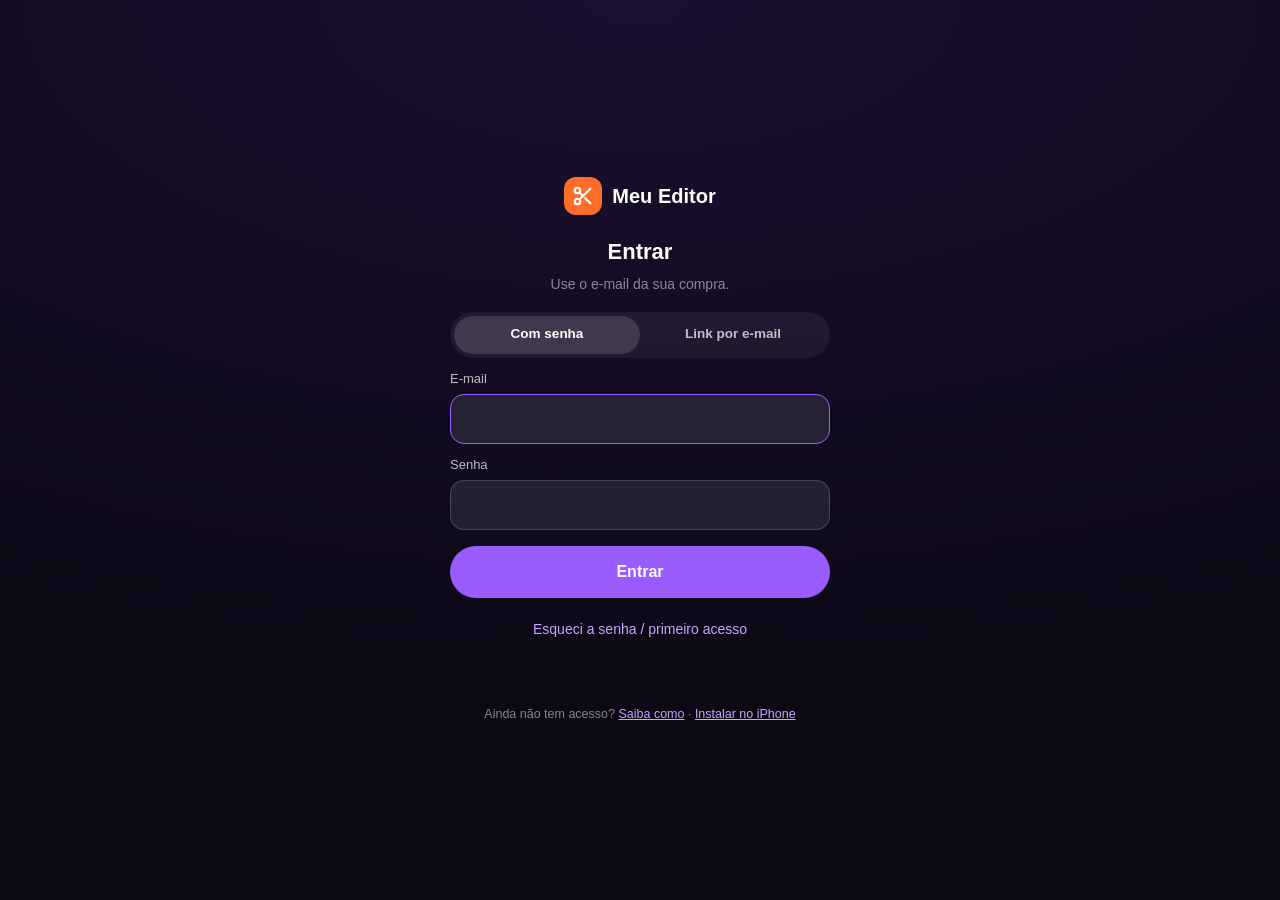
==== index.html @ 3122d2ad "v28: taxa de bits na exportação (Leve, Normal, Máxima) com estimativa do tamanho Co-Authored-By: Cla" ====
<!doctype html>
<html lang="pt-BR">
<head>
<meta charset="utf-8">
<meta name="viewport" content="width=device-width, initial-scale=1, maximum-scale=1, user-scalable=no, viewport-fit=cover">
<meta name="apple-mobile-web-app-capable" content="yes">
<meta name="mobile-web-app-capable" content="yes">
<meta name="apple-mobile-web-app-status-bar-style" content="black-translucent">
<meta name="apple-mobile-web-app-title" content="Meu Editor">
<meta name="theme-color" content="#0c0814">
<meta name="description" content="Editor de vídeo vertical para Reels e anúncios, com edição automática por IA.">
<link rel="manifest" href="manifest.webmanifest">
<link rel="apple-touch-icon" href="icons/icon-180.png">
<link rel="icon" href="icons/icon.svg" type="image/svg+xml">
<link rel="preconnect" href="https://fonts.googleapis.com">
<link rel="preconnect" href="https://fonts.gstatic.com" crossorigin>
<link href="https://fonts.googleapis.com/css2?family=Inter:wght@400;500;600;700&family=Montserrat:wght@400;600;700;800&family=Poppins:wght@400;500;600;700;800&family=Anton&family=Great+Vibes&family=Instrument+Serif:ital@0;1&display=swap" rel="stylesheet">
<link rel="stylesheet" href="styles.css?v=28">
<title>Meu Editor</title>
</head>
<body>
<div id="app">
  <header id="top">
    <div class="brand">
      <span class="brand-mark" aria-hidden="true"><svg viewBox="0 0 24 24" fill="none" stroke="currentColor" stroke-width="2.4" stroke-linecap="round" stroke-linejoin="round"><circle cx="6" cy="6" r="3"/><circle cx="6" cy="18" r="3"/><path d="M20 4 8.12 15.88M14.47 14.48 20 20M8.12 8.12 12 12"/></svg></span>
      <span class="brand-txt"><span class="brand-name">Meu Editor</span><span class="brand-ver"></span></span>
    </div>
    <div class="top-acts">
      <button id="btn-undo" class="icon" aria-label="Desfazer"></button>
      <button id="btn-redo" class="icon" aria-label="Refazer"></button>
      <button id="btn-ia" class="ia-btn" aria-label="Editar com IA"></button>
      <button id="btn-galeria" class="icon" aria-label="Projetos"></button>
      <button id="btn-config" class="icon" aria-label="Configurações"></button>
      <button id="btn-new" class="icon" aria-label="Novo projeto"></button>
      <button id="btn-export" class="primary">Exportar</button>
    </div>
  </header>

  <section id="stage">
    <canvas id="preview" width="540" height="960"></canvas>
    <div id="empty">
      <div class="empty-card">
        <span class="empty-ic" aria-hidden="true"><svg viewBox="0 0 24 24" fill="none" stroke="currentColor" stroke-width="2" stroke-linecap="round" stroke-linejoin="round"><rect x="2" y="6" width="14" height="12" rx="2"/><path d="m22 8-6 4 6 4z"/></svg></span>
        <h2>Comece um projeto</h2>
        <p>Escolha um ou mais vídeos da galeria. Os vídeos ficam no seu aparelho.</p>
        <button id="btn-add-first" class="big">Adicionar vídeo</button>
      </div>
    </div>
  </section>

  <div id="transport">
    <span id="time">00:00.0 / 00:00.0</span>
    <button id="btn-play" class="play" aria-label="Reproduzir"></button>
    <div class="tright"><button id="btn-kf" class="icon" aria-label="Keyframes do item selecionado" title="Keyframes"></button><button id="btn-fs" class="icon" aria-label="Assistir em tela cheia" title="Tela cheia"></button></div>
  </div>

  <section id="timeline">
    <div id="tl-scroll">
      <div id="tl-inner">
        <div id="ruler"></div>
        <div id="track-layer" class="track layer"></div>
        <div id="track-video" class="track"></div>
        <div id="track-orig" class="track audio"></div>
        <div id="track-audio" class="track audio"></div>
        <div id="track-caps" class="track small"></div>
      </div>
    </div>
    <div id="playhead"></div>
  </section>

  <nav id="toolbar"></nav>
</div>

<div id="sheet" aria-hidden="true">
  <div class="grab"></div>
  <div class="sheet-head"><h3 id="sheet-title"></h3><button id="sheet-close" class="icon" aria-label="Fechar"></button></div>
  <div id="sheet-body"></div>
</div>

<div id="fs" hidden>
  <div id="fs-stage"></div>
  <div class="fs-top"><span class="fs-title">Prévia</span><button id="fs-close" class="icon" aria-label="Sair da tela cheia"></button></div>
  <div class="fs-bottom">
    <div id="fs-bar" role="slider" aria-label="Posição do vídeo"><div class="fs-track"><div id="fs-fill"></div></div><div id="fs-knob"></div></div>
    <div class="fs-ctrls">
      <span id="fs-cur" class="fs-t">00:00.0</span>
      <div class="fs-mid">
        <button id="fs-back" class="icon" aria-label="Voltar 5 segundos"></button>
        <button id="fs-play" class="play" aria-label="Reproduzir"></button>
        <button id="fs-fwd" class="icon" aria-label="Avançar 5 segundos"></button>
      </div>
      <span id="fs-tot" class="fs-t r">00:00.0</span>
    </div>
  </div>
</div>

<div id="toast"></div>
<div id="vpool"></div>

<input type="file" id="file-video" accept="video/*" multiple hidden>
<input type="file" id="file-layer" accept="image/*,video/*" multiple hidden>
<input type="file" id="file-audio" accept="video/*,audio/*" hidden>
<script type="module" src="app.js?v=28"></script>
</body>
</html>
---- styles.css ----
/* =====================================================================
   Meu Editor — no design system do Plassô
   Escuro, vidro, pílulas grandes e brilho roxo (logo laranja).
   Mobile-first (iPhone), cresce até o computador.
   ===================================================================== */
:root {
  --font: "Helvetica Neue", Helvetica, Inter, Arial, sans-serif;

  --ink: #ffffff;
  --ink-2: rgba(255, 255, 255, .72);
  --ink-3: rgba(255, 255, 255, .5);
  --ink-4: rgba(255, 255, 255, .32);
  --glass: rgba(255, 255, 255, .055);
  --glass-2: rgba(255, 255, 255, .09);
  --glass-3: rgba(255, 255, 255, .14);
  --line: rgba(255, 255, 255, .09);
  --line-2: rgba(255, 255, 255, .16);
  --danger: #ff5a6e;

  --accent: #9b5cff;
  --accent-2: #c9a6ff;
  --bg0: #0c0814;
  --bg1: #1a1030;
  --glow: rgba(139, 80, 255, .45);
  --glow-2: rgba(52, 30, 92, .9);
  --logo: #ff6d29;

  --r-lg: 28px;
  --r: 22px;
  --r-sm: 16px;
  --r-xs: 12px;

  /* cores das trilhas */
  --t-layer: rgba(88, 110, 255, .42);
  --t-orig: rgba(255, 150, 70, .2);
  --t-audio: rgba(43, 240, 180, .16);
  --t-cap: rgba(255, 120, 175, .24);

  /* compatibilidade com estilos em linha do app */
  --panel: #140e22;
  --panel2: rgba(255, 255, 255, .09);
  --text: #fff;
  --muted: rgba(255, 255, 255, .5);
  --accent2: #ffd84d;
  color-scheme: dark;
}

* { box-sizing: border-box; -webkit-tap-highlight-color: transparent; }
html, body {
  margin: 0; height: 100%; background: var(--bg0); color: var(--ink);
  font-family: var(--font); font-size: 15px; line-height: 1.4;
  -webkit-font-smoothing: antialiased;
  overscroll-behavior: none; -webkit-user-select: none; user-select: none;
  -webkit-text-size-adjust: 100%;
}
/* brilho fixo do Plassô */
body::before {
  content: ""; position: fixed; inset: 0; z-index: -1; pointer-events: none;
  background:
    radial-gradient(120% 50% at 50% -14%, var(--glow) 0%, transparent 62%),
    radial-gradient(70% 40% at 108% 108%, var(--glow-2) 0%, transparent 70%),
    linear-gradient(180deg, var(--bg1) 0%, var(--bg0) 55%);
}
textarea, input { -webkit-user-select: text; user-select: text; }
button { font: inherit; color: inherit; background: none; border: 0; cursor: pointer; padding: 0; }
button:disabled { cursor: default; }
svg { display: block; }
::selection { background: var(--accent); color: #fff; }

#app { display: flex; flex-direction: column; height: 100dvh; padding-top: env(safe-area-inset-top); }

/* ---------- topo ---------- */
#top { display: flex; align-items: center; gap: 10px; padding: 10px 14px 8px; }
.brand { flex: 1; min-width: 0; display: flex; align-items: center; gap: 10px; }
.brand-mark { width: 38px; height: 38px; border-radius: 12px; background: var(--logo); color: #fff; display: grid; place-items: center; flex: 0 0 auto; box-shadow: 0 6px 18px rgba(255, 109, 41, .35); }
.brand-mark svg { width: 19px; height: 19px; }
.brand-txt { display: flex; flex-direction: column; min-width: 0; line-height: 1.1; }
.brand-name { font-weight: 600; font-size: 16px; letter-spacing: -.01em; white-space: nowrap; }
.brand-ver { font-size: 10px; letter-spacing: .14em; text-transform: uppercase; color: var(--ink-3); margin-top: 3px; }
.top-acts { display: flex; align-items: center; gap: 6px; }
.icon { width: 40px; height: 40px; border-radius: 50%; display: grid; place-items: center; background: var(--glass-2); border: 1px solid var(--line); color: var(--ink); transition: background .15s, opacity .15s; }
.icon:active { background: var(--glass-3); }
.icon:disabled { opacity: .3; }
.icon svg { width: 18px; height: 18px; }
.primary { background: var(--accent); color: #fff; font-weight: 600; height: 40px; padding: 0 18px; border-radius: 999px; box-shadow: 0 6px 20px rgba(155, 92, 255, .35); margin-left: 2px; }
.primary:disabled { opacity: .35; box-shadow: none; }
.primary:active { background: #8746f5; }

/* ---------- prévia ---------- */
#stage { flex: 1; min-height: 0; position: relative; display: flex; align-items: center; justify-content: center; padding: 6px 16px; }
#preview { touch-action: none; max-width: 100%; max-height: 100%; border-radius: 18px; background: #000; display: block; box-shadow: 0 0 0 1px var(--line), 0 24px 60px rgba(0, 0, 0, .55); }
#empty { position: absolute; inset: 0; display: flex; align-items: center; justify-content: center; padding: 16px; }
#empty.hide { display: none; }
.empty-card { width: 100%; max-width: 360px; text-align: center; padding: 32px 24px 26px; border-radius: var(--r-lg); background: var(--glass); border: 1px solid var(--line); backdrop-filter: blur(20px); -webkit-backdrop-filter: blur(20px); }
.empty-ic { width: 64px; height: 64px; margin: 0 auto 16px; border-radius: 50%; background: rgba(155, 92, 255, .14); color: var(--accent); display: grid; place-items: center; border: 1px solid rgba(155, 92, 255, .3); }
.empty-ic svg { width: 28px; height: 28px; }
.empty-card h2 { margin: 0 0 6px; font-size: 24px; font-weight: 600; letter-spacing: -.02em; }
.empty-card p { margin: 0 0 22px; color: var(--ink-2); font-size: 14px; line-height: 1.5; }
.big { width: 100%; height: 56px; background: #fff; color: #000; border-radius: 999px; font-weight: 600; font-size: 16px; }
.big:active { background: #eee; }

/* ---------- transporte ---------- */
#transport { display: flex; align-items: center; justify-content: space-between; padding: 8px 16px; gap: 10px; }
#time { font-variant-numeric: tabular-nums; font-size: 12px; color: var(--ink-3); width: 132px; padding: 8px 12px; border-radius: 999px; background: var(--glass); border: 1px solid var(--line); white-space: nowrap; text-align: center; }
#time b { color: var(--ink); font-weight: 600; }
.play { width: 54px; height: 54px; border-radius: 50%; background: var(--accent); color: #fff; display: grid; place-items: center; box-shadow: 0 8px 24px rgba(155, 92, 255, .45); transition: transform .1s; }
.play:active { transform: scale(.94); }
.play svg { width: 20px; height: 20px; }
.tright { width: 132px; display: flex; justify-content: flex-end; }

/* ---------- linha do tempo ---------- */
#timeline { position: relative; background: rgba(0, 0, 0, .28); border-top: 1px solid var(--line); border-bottom: 1px solid var(--line); }
#tl-scroll { overflow-x: auto; overflow-y: hidden; scrollbar-width: none; -webkit-overflow-scrolling: touch; }
#tl-scroll::-webkit-scrollbar { display: none; }
#tl-inner { position: relative; padding: 2px 0 12px; }
#ruler { position: relative; height: 20px; font-size: 9px; color: var(--ink-4); font-variant-numeric: tabular-nums; }
.tick { position: absolute; top: 0; height: 5px; border-left: 1px solid rgba(255, 255, 255, .18); }
.tick span { position: absolute; top: 6px; left: -15px; width: 30px; text-align: center; }
.track { position: relative; height: 56px; margin-top: 5px; }
.track.small { height: 24px; }
.track.audio { height: 34px; }

.clip { position: absolute; top: 0; height: 100%; border-radius: 12px; background-color: #1f1630; background-repeat: repeat-x; background-size: auto 100%; overflow: hidden; border: 2px solid transparent; box-shadow: inset 0 0 0 1px rgba(255, 255, 255, .08); }
.clip.sel { border-color: var(--accent); box-shadow: 0 0 0 3px rgba(155, 92, 255, .25); }
.dur { position: absolute; right: 5px; bottom: 4px; font-size: 10px; font-weight: 600; background: rgba(0, 0, 0, .6); padding: 2px 6px; border-radius: 999px; font-variant-numeric: tabular-nums; backdrop-filter: blur(6px); -webkit-backdrop-filter: blur(6px); }
.tr { position: absolute; top: 50%; width: 26px; height: 26px; margin: -13px 0 0 -14px; border-radius: 50%; background: #fff; color: #000; z-index: 2; display: grid; place-items: center; box-shadow: 0 2px 8px rgba(0, 0, 0, .6); }
.tr svg { width: 13px; height: 13px; }
.tr.flash { background: #ffd84d; }
.tr.burn { background: var(--accent); color: #fff; }

.capb { position: absolute; top: 0; height: 100%; border-radius: 8px; background: var(--t-cap); color: #ffe2ee; font-size: 10px; font-weight: 500; line-height: 21px; padding: 0 6px; white-space: nowrap; overflow: hidden; text-overflow: ellipsis; border: 1.5px solid transparent; }
.capb.sel { border-color: var(--accent); }

.aud { position: absolute; height: 30px; border-radius: 10px; background: var(--t-audio); overflow: hidden; border: 2px solid transparent; box-shadow: inset 0 0 0 1px rgba(255, 255, 255, .06); }
.aud canvas { position: absolute; inset: 0; width: 100%; height: 100%; }
.aud .nm { position: absolute; left: 7px; top: 2px; font-size: 9px; font-weight: 600; letter-spacing: .02em; opacity: .9; white-space: nowrap; text-shadow: 0 1px 2px rgba(0, 0, 0, .6); }
.aud.sel { border-color: var(--accent); }
.aud.linked { top: 0; background: var(--t-orig); }
.aud.linked.soft { border-color: rgba(155, 92, 255, .45); }
.aud.none { background: var(--glass); color: var(--ink-3); }
#track-audio:empty { height: 0 !important; margin: 0; }

#playhead { position: absolute; top: 0; bottom: 0; left: 50%; width: 2px; margin-left: -1px; background: #fff; pointer-events: none; box-shadow: 0 0 8px rgba(0, 0, 0, .7); border-radius: 1px; }
#playhead::before { content: ''; position: absolute; top: 0; left: -5px; width: 12px; height: 12px; border-radius: 0 0 6px 6px; background: var(--accent); box-shadow: 0 2px 6px rgba(155, 92, 255, .5); }

.track.layer { height: 0; margin-top: 0; }
.lay { position: absolute; height: 36px; border-radius: 10px; background: var(--t-layer) repeat-x; background-size: auto 100%; overflow: hidden; border: 2px solid transparent; }
.lay .nm { position: absolute; left: 5px; top: 3px; font-size: 9px; font-weight: 600; background: rgba(0, 0, 0, .55); padding: 1px 6px; border-radius: 999px; white-space: nowrap; }
.lay.sel { border-color: var(--accent); }
.lay.adj { background: linear-gradient(90deg, rgba(61, 91, 255, .5), rgba(42, 255, 204, .35)); }
.clip .vf { position: absolute; top: 0; bottom: 0; pointer-events: none; }
.clip .vf.in { left: 0; background: linear-gradient(to right, rgba(0, 0, 0, .85), transparent); }
.clip .vf.out { right: 0; background: linear-gradient(to left, rgba(0, 0, 0, .85), transparent); }

/* marca de keyframe no bloco */
.kfd { position: absolute; bottom: 3px; width: 9px; height: 9px; margin-left: -4.5px; background: #fff; border: 1.5px solid var(--accent); transform: rotate(45deg); border-radius: 2px; pointer-events: none; z-index: 3; box-shadow: 0 1px 3px rgba(0, 0, 0, .6); }
.capb .kfd, .aud .kfd { bottom: auto; top: 50%; margin-top: -4.5px; }

.zm { position: absolute; top: 5px; width: 22px; height: 22px; border-radius: 50%; background: #fff; color: #000; z-index: 3; display: grid; place-items: center; box-shadow: 0 1px 5px rgba(0, 0, 0, .5); }
.zm svg { width: 12px; height: 12px; }

/* alças de seleção */
:is(.lay,.aud,.clip,.capb).sel { touch-action: none; cursor: grab; }
:is(.lay,.aud,.clip,.capb) .lh { position: absolute; top: 0; bottom: 0; width: 18px; background: var(--accent); touch-action: none; cursor: ew-resize; z-index: 2; }
:is(.lay,.aud,.clip,.capb) .lh.l { left: 0; border-radius: 9px 0 0 9px; }
:is(.lay,.aud,.clip,.capb) .lh.r { right: 0; border-radius: 0 9px 9px 0; }
:is(.lay,.aud,.clip,.capb) .lh::after { content: ''; position: absolute; left: 7px; top: 30%; bottom: 30%; width: 4px; border-left: 2px solid rgba(255, 255, 255, .9); border-right: 2px solid rgba(255, 255, 255, .9); box-sizing: border-box; }
.lay.sel .nm { left: 22px; }
.aud.sel .nm { left: 22px; }
.capb .lh { width: 12px; }
.capb .lh::after { left: 4px; top: 6px; bottom: 6px; }
.clip.sel .dur { right: 22px; }
:is(.lay,.aud,.clip,.capb) { -webkit-user-select: none; user-select: none; -webkit-touch-callout: none; }
.lift { opacity: .85; box-shadow: 0 6px 18px rgba(0, 0, 0, .6); z-index: 6; }

/* ---------- barra de ferramentas (dock do Plassô) ---------- */
#toolbar { display: flex; gap: 2px; overflow-x: auto; margin: 10px 12px calc(10px + env(safe-area-inset-bottom)); padding: 6px; scrollbar-width: none; min-height: 72px; border-radius: 999px; background: rgba(16, 11, 28, .78); border: 1px solid var(--line-2); backdrop-filter: blur(24px); -webkit-backdrop-filter: blur(24px); box-shadow: 0 12px 34px rgba(0, 0, 0, .45); }
#toolbar::-webkit-scrollbar { display: none; }
.tool { flex: 1 0 auto; min-width: 64px; display: flex; flex-direction: column; align-items: center; justify-content: center; gap: 4px; padding: 6px 8px; font-size: 10.5px; font-weight: 500; color: var(--ink-2); border-radius: 999px; transition: background .15s, color .15s; }
.tool svg { width: 21px; height: 21px; color: var(--ink); }
.tool.danger, .tool.danger svg { color: var(--danger); }
.tool:active { background: var(--glass-3); }
.tool:first-child:not(.danger) { color: var(--ink); }

/* ---------- painel inferior ---------- */
body.sheet-open #app { height: calc(100dvh - var(--sheet-h, 0px) + 6px); }
body.sheet-open #timeline, body.sheet-open #toolbar { display: none; }
body.sheet-open #transport { padding: 4px 16px 10px; }
#sheet { position: fixed; left: 0; right: 0; bottom: 0; max-height: 58dvh; background: rgba(20, 13, 34, .94); border-top: 1px solid var(--line-2); border-radius: var(--r-lg) var(--r-lg) 0 0; transform: translateY(105%); transition: transform .28s cubic-bezier(.2, .8, .2, 1); display: flex; flex-direction: column; z-index: 20; box-shadow: 0 -16px 40px rgba(0, 0, 0, .55); padding-bottom: env(safe-area-inset-bottom); backdrop-filter: blur(28px); -webkit-backdrop-filter: blur(28px); }
#sheet.open { transform: none; }
.grab { width: 40px; height: 5px; border-radius: 3px; background: var(--glass-3); margin: 9px auto 2px; flex: 0 0 auto; }
.sheet-head { display: flex; align-items: center; padding: 6px 16px 8px 20px; flex: 0 0 auto; }
.sheet-head h3 { flex: 1; margin: 0; font-size: 18px; font-weight: 600; letter-spacing: -.01em; }
.sheet-head .icon { width: 34px; height: 34px; }
.sheet-head .icon svg { width: 16px; height: 16px; }
#sheet-body { overflow-y: auto; padding: 0 20px 20px; -webkit-overflow-scrolling: touch; }

.sec { font-size: 11px; text-transform: uppercase; letter-spacing: .14em; color: var(--ink-3); margin: 18px 0 10px; font-weight: 500; }
.row { display: flex; align-items: center; gap: 12px; margin: 8px 0; min-height: 36px; }
.row > label { flex: 0 0 96px; font-size: 14px; color: var(--ink-2); }
.row input[type=range] { flex: 1; min-width: 0; }
.row .val { width: 48px; text-align: right; font-size: 12px; font-variant-numeric: tabular-nums; color: var(--ink); font-weight: 500; }

/* controle deslizante */
input[type=range] { -webkit-appearance: none; appearance: none; background: transparent; height: 30px; margin: 0; cursor: pointer; }
input[type=range]::-webkit-slider-runnable-track { height: 4px; border-radius: 2px; background: rgba(255, 255, 255, .16); }
input[type=range]::-moz-range-track { height: 4px; border-radius: 2px; background: rgba(255, 255, 255, .16); }
input[type=range]::-webkit-slider-thumb { -webkit-appearance: none; width: 22px; height: 22px; margin-top: -9px; border-radius: 50%; background: #fff; border: 0; box-shadow: 0 2px 8px rgba(0, 0, 0, .5), 0 0 0 4px rgba(155, 92, 255, .0); transition: box-shadow .15s; }
input[type=range]:active::-webkit-slider-thumb { box-shadow: 0 2px 8px rgba(0, 0, 0, .5), 0 0 0 6px rgba(155, 92, 255, .35); }
input[type=range]::-moz-range-thumb { width: 22px; height: 22px; border-radius: 50%; background: #fff; border: 0; box-shadow: 0 2px 8px rgba(0, 0, 0, .5); }

.chips { display: flex; gap: 8px; flex-wrap: wrap; align-items: center; }
.chip { padding: 0 16px; height: 38px; border-radius: 999px; background: var(--glass-2); border: 1px solid var(--line); font-size: 14px; font-weight: 500; display: inline-flex; align-items: center; gap: 6px; }
.chip:active { background: var(--glass-3); }
.chip.on { background: #fff; color: #000; border-color: #fff; }
.chip.danger { color: var(--danger); }
.sw { width: 34px; height: 34px; border-radius: 50%; border: 2px solid var(--line-2); }
.sw.on { outline: 2px solid var(--accent); outline-offset: 2px; }
input[type=color] { width: 38px; height: 38px; border: 0; padding: 0; background: none; border-radius: 50%; }
.tabs { display: flex; gap: 4px; position: sticky; top: 0; background: rgba(20, 13, 34, .98); padding: 4px; margin-bottom: 8px; z-index: 1; border-radius: 999px; border: 1px solid var(--line); }
.tab { flex: 1; height: 38px; border-radius: 999px; font-size: 14px; font-weight: 500; color: var(--ink-2); }
.tab.on { background: #fff; color: #000; font-weight: 600; }
.btn { display: flex; align-items: center; justify-content: center; gap: 8px; width: 100%; height: 50px; padding: 0 16px; border-radius: 999px; background: var(--glass-2); border: 1px solid var(--line); font-weight: 600; margin: 10px 0; text-align: center; text-decoration: none; font-size: 15px; color: var(--ink); }
.btn:active { background: var(--glass-3); }
.btn.primary { background: var(--accent); border-color: var(--accent); color: #fff; height: 52px; box-shadow: 0 8px 22px rgba(155, 92, 255, .35); }
.btn:disabled { opacity: .4; }
.note { font-size: 12.5px; color: var(--ink-3); line-height: 1.5; margin: 8px 0; }
.progress { height: 8px; background: var(--glass-2); border-radius: 999px; overflow: hidden; margin: 14px 0 8px; }
.progress > div { height: 100%; background: linear-gradient(90deg, var(--accent), var(--accent-2)); width: 0; transition: width .2s; border-radius: 999px; }
select, input[type=text], input[type=password] { background: var(--glass-2); color: var(--ink); border: 1px solid var(--line); border-radius: var(--r-xs); padding: 10px 12px; font: inherit; font-size: 16px; flex: 1; min-width: 0; }

.cap-row { display: flex; gap: 8px; align-items: flex-start; padding: 8px 0; border-bottom: 1px solid var(--line); }
.cap-row.cur textarea { border-color: var(--accent); }
.cap-time { font-size: 11px; color: var(--accent-2); width: 46px; padding-top: 11px; text-align: left; font-variant-numeric: tabular-nums; flex: 0 0 auto; font-weight: 500; }
.cap-row textarea { flex: 1; min-width: 0; background: var(--glass-2); color: var(--ink); border: 1px solid var(--line); border-radius: var(--r-xs); padding: 8px 10px; font: inherit; font-size: 16px; resize: none; min-height: 40px; }
.cap-acts { display: flex; gap: 4px; flex: 0 0 auto; }
.mini { width: 36px; height: 40px; border-radius: var(--r-xs); background: var(--glass-2); border: 1px solid var(--line); display: grid; place-items: center; }
.mini svg { width: 16px; height: 16px; }
.mini.add { background: var(--accent); border-color: var(--accent); color: #fff; }
.mini.on { background: #fff; color: #000; }

.tg { appearance: none; -webkit-appearance: none; width: 50px; height: 30px; border-radius: 15px; background: var(--glass-3); position: relative; transition: .2s; flex: 0 0 auto; margin: 0; cursor: pointer; }
.tg::after { content: ''; position: absolute; top: 3px; left: 3px; width: 24px; height: 24px; border-radius: 50%; background: #fff; transition: .2s; box-shadow: 0 2px 4px rgba(0, 0, 0, .3); }
.tg:checked { background: var(--accent); }
.tg:checked::after { left: 23px; }
.spacer { flex: 1; }

#toast { position: fixed; left: 50%; top: calc(64px + env(safe-area-inset-top)); transform: translate(-50%, -6px); background: rgba(24, 16, 40, .92); border: 1px solid var(--line-2); padding: 10px 16px; border-radius: 999px; font-size: 13px; font-weight: 500; opacity: 0; transition: opacity .2s, transform .2s; pointer-events: none; z-index: 60; max-width: 88vw; text-align: center; backdrop-filter: blur(20px); -webkit-backdrop-filter: blur(20px); box-shadow: 0 10px 30px rgba(0, 0, 0, .4); }
#toast.show { opacity: 1; transform: translate(-50%, 0); }
#vpool { position: fixed; left: 0; top: 0; width: 2px; height: 2px; overflow: hidden; opacity: 0.01; pointer-events: none; }
#vpool video { width: 2px; height: 2px; }
video.result { width: 100%; max-height: 30dvh; border-radius: var(--r-sm); background: #000; margin-top: 8px; }

.sfx-row { display: flex; align-items: center; gap: 10px; padding: 7px 0; border-bottom: 1px solid var(--line); }
.sfx-name { flex: 1; font-size: 14px; min-width: 0; overflow: hidden; text-overflow: ellipsis; white-space: nowrap; }
.sfx-dur { font-size: 12px; color: var(--ink-3); font-variant-numeric: tabular-nums; }
.sfx-item { border-bottom: 1px solid var(--line); }
.sfx-item .sfx-row { border-bottom: 0; }
.sfx-edit { padding: 4px 0 12px; }
.trim { position: relative; height: 56px; background: rgba(255, 150, 70, .12); border-radius: var(--r-xs); margin: 4px 14px 0; touch-action: none; }
.trim canvas { position: absolute; inset: 0; width: 100%; height: 100%; }
.trim .shade { position: absolute; top: 0; bottom: 0; background: rgba(10, 7, 18, .75); pointer-events: none; }
.trim .shade.l { left: 0; border-radius: var(--r-xs) 0 0 var(--r-xs); }
.trim .shade.r { border-radius: 0 var(--r-xs) var(--r-xs) 0; }
.trim .hdl { position: absolute; top: -6px; bottom: -6px; width: 30px; margin-left: -15px; touch-action: none; cursor: ew-resize; z-index: 2; display: grid; place-items: center; }
.trim .hdl i { width: 6px; height: 100%; background: var(--accent); border-radius: 3px; box-shadow: 0 0 0 1px rgba(0, 0, 0, .5); }
.trim .tph { position: absolute; top: 0; bottom: 0; width: 2px; background: #fff; display: none; pointer-events: none; z-index: 1; }
.trim-info { display: flex; align-items: center; justify-content: space-between; gap: 8px; margin: 10px 14px 0; font-size: 12px; color: var(--ink-3); font-variant-numeric: tabular-nums; }
.trim-info .chip { height: 32px; padding: 0 12px; font-size: 12px; }
.tintbar { display: flex; justify-content: space-between; margin: -6px 60px 10px 108px; height: 5px; border-radius: 3px; background: linear-gradient(90deg, #3fae5a, #777 50%, #9b4fd1); font-size: 0; }

/* ---------- keyframes ---------- */
.kf-nav { display: flex; align-items: center; gap: 10px; margin: 2px 0 2px; }
.kf-nav .mini { width: 42px; height: 42px; border-radius: 50%; }
.kf-time { flex: 1; display: flex; flex-direction: column; align-items: center; line-height: 1.2; }
.kf-time b { font-size: 20px; font-weight: 600; font-variant-numeric: tabular-nums; letter-spacing: -.01em; }
.kf-time span { font-size: 11px; color: var(--ink-3); font-variant-numeric: tabular-nums; }
.scrub { width: 100%; }
.scrub::-webkit-slider-runnable-track { background: linear-gradient(90deg, rgba(155, 92, 255, .55), rgba(201, 166, 255, .25)); }
.kf-row { gap: 10px; }
.kf-row > label { flex: 0 0 84px; }
.kfb { width: 34px; height: 34px; border-radius: 50%; display: grid; place-items: center; flex: 0 0 auto; background: var(--glass); border: 1px solid var(--line); color: var(--ink-4); transition: color .15s, background .15s; }
.kfb svg { width: 15px; height: 15px; }
.kfb.has { color: var(--accent-2); border-color: rgba(155, 92, 255, .4); }
.kfb.on { color: var(--accent); background: rgba(155, 92, 255, .14); border-color: var(--accent); }
.kf-acts { margin-top: 12px; }

/* ---------- tela cheia ---------- */
#fs { position: fixed; inset: 0; z-index: 50; background: #000; display: flex; flex-direction: column; }
#fs[hidden] { display: none; }
#fs-stage { position: absolute; inset: 0; display: flex; align-items: center; justify-content: center; }
#fs-stage #preview { max-width: 100vw; max-height: 100dvh; border-radius: 0; box-shadow: none; touch-action: manipulation; }
.fs-top { position: absolute; top: 0; left: 0; right: 0; display: flex; align-items: center; justify-content: space-between; padding: calc(12px + env(safe-area-inset-top)) 16px 30px; background: linear-gradient(rgba(0, 0, 0, .6), transparent); transition: opacity .3s; }
.fs-title { font-size: 11px; letter-spacing: .14em; text-transform: uppercase; color: var(--ink-2); font-weight: 500; padding-left: 4px; }
.fs-top .icon { background: rgba(0, 0, 0, .45); border-color: var(--line-2); backdrop-filter: blur(14px); -webkit-backdrop-filter: blur(14px); }
.fs-bottom { position: absolute; left: 12px; right: 12px; bottom: calc(14px + env(safe-area-inset-bottom)); max-width: 720px; margin: 0 auto; padding: 14px 18px 12px; border-radius: var(--r-lg); background: rgba(12, 8, 22, .72); border: 1px solid var(--line-2); backdrop-filter: blur(24px); -webkit-backdrop-filter: blur(24px); box-shadow: 0 16px 40px rgba(0, 0, 0, .5); transition: opacity .3s, transform .3s; }
#fs-bar { position: relative; height: 26px; cursor: pointer; touch-action: none; }
.fs-track { position: absolute; left: 0; right: 0; top: 11px; height: 4px; border-radius: 2px; background: rgba(255, 255, 255, .2); overflow: hidden; }
#fs-fill { height: 100%; width: 0; background: linear-gradient(90deg, var(--accent), var(--accent-2)); }
#fs-knob { position: absolute; top: 6px; width: 14px; height: 14px; margin-left: -7px; border-radius: 50%; background: #fff; box-shadow: 0 2px 6px rgba(0, 0, 0, .5); }
.fs-ctrls { display: flex; align-items: center; justify-content: space-between; gap: 10px; margin-top: 4px; }
.fs-t { width: 70px; font-size: 13px; font-weight: 500; font-variant-numeric: tabular-nums; color: var(--ink-2); }
.fs-t.r { text-align: right; }
.fs-mid { display: flex; align-items: center; gap: 18px; }
.fs-mid .icon { background: transparent; border-color: transparent; width: 44px; height: 44px; }
.fs-mid .icon svg { width: 24px; height: 24px; }
#fs.idle { cursor: none; }
#fs.idle .fs-top, #fs.idle .fs-bottom { opacity: 0; pointer-events: none; }
#fs.idle .fs-bottom { transform: translateY(10px); }

@media (max-width: 420px) {
  .brand-txt { display: none; }
  .top-acts { gap: 5px; }
}

/* ---------- computador ---------- */
@media (min-width: 900px) {
  #top { padding: 14px 24px 10px; }
  #stage { padding: 10px 24px; }
  #transport { padding: 10px 24px; }
  #toolbar { align-self: center; max-width: 760px; width: calc(100% - 48px); }
  .tool { min-width: 76px; font-size: 11px; }
}

/* botão de keyframes ao lado da tela cheia: acende quando há um item selecionado */
.tright { gap: 8px; }
#btn-kf { color: var(--ink-3); }
#btn-kf.ready { color: #fff; background: rgba(155, 92, 255, .22); border-color: rgba(155, 92, 255, .55); }
body.sheet-open #btn-kf.ready { background: var(--accent); border-color: var(--accent); }
.lay.txt { background: linear-gradient(90deg, rgba(180, 140, 255, .55), rgba(255, 140, 200, .35)); }
.lay.txt .tx { position: absolute; left: 5px; right: 5px; bottom: 3px; font-size: 11px; font-weight: 700; white-space: nowrap; overflow: hidden; text-overflow: ellipsis; }
.tx-in { width: 100%; box-sizing: border-box; background: var(--glass-2); color: var(--ink); border: 1px solid var(--line); border-radius: var(--r-xs); padding: 10px 12px; font: inherit; font-size: 16px; resize: vertical; min-height: 56px; margin-bottom: 6px; }
.tx-in:focus { outline: none; border-color: var(--accent); }
.ft-name { flex: 1; min-width: 0; text-align: left; background: var(--glass-2); color: var(--ink); border: 1px solid var(--line); border-radius: var(--r-xs); padding: 10px 12px; font-size: 15px; white-space: nowrap; overflow: hidden; text-overflow: ellipsis; }

/* ---------- Modelos de texto ---------- */
.tpl-grid { display: grid; grid-template-columns: repeat(3, minmax(0, 1fr)); gap: 8px; margin: 6px 0 10px; }
.tpl-card { display: flex; flex-direction: column; gap: 5px; padding: 5px; border-radius: var(--r-xs); background: var(--glass); border: 1.5px solid var(--line); color: var(--ink-2); font: 600 12px var(--font); cursor: pointer; }
.tpl-card canvas { width: 100%; aspect-ratio: 16 / 10; border-radius: 8px; display: block; }
.tpl-card.on { border-color: var(--accent); color: var(--ink); box-shadow: 0 0 0 3px var(--glow); }
.tpl-card:active { transform: scale(.97); }

/* ---------- Animações de texto ---------- */
.an-prev { width: 100%; height: 110px; border-radius: var(--r-xs); display: block; margin: 8px 0 4px; }
.an-list { max-height: 34vh; overflow-y: auto; }

/* Galeria de projetos */
.gl-grid { display: grid; grid-template-columns: repeat(auto-fill, minmax(120px, 1fr)); gap: 10px; margin-top: 10px; }
.gl-card { display: flex; flex-direction: column; gap: 4px; padding: 6px; border-radius: var(--r-xs); background: var(--glass); border: 1.5px solid var(--line); color: var(--ink-2); font: 500 12px var(--font); text-align: left; cursor: pointer; }
.gl-card.on { border-color: var(--accent); }
.gl-card img, .gl-card .gl-sem { width: 100%; aspect-ratio: 9 / 16; object-fit: cover; border-radius: 6px; background: #000; }
.gl-card b { color: var(--ink); font-weight: 600; overflow: hidden; text-overflow: ellipsis; white-space: nowrap; }
.gl-card span { opacity: .7; overflow: hidden; text-overflow: ellipsis; white-space: nowrap; }

/* ---------- v25: IA, Configurações, aviso de instalar ---------- */
.ia-btn { display: inline-flex; align-items: center; gap: 5px; height: 38px; padding: 0 12px; border-radius: 999px; font-weight: 700; font-size: 13px;
  background: linear-gradient(135deg, rgba(155, 92, 255, .35), rgba(255, 109, 41, .3)); border: 1px solid var(--line-2); color: var(--ink); }
.ia-btn svg { width: 16px; height: 16px; }
.ia-estado { padding: 12px 14px; border-radius: var(--r-xs); background: var(--glass-2); border: 1px solid var(--line); font-size: 13.5px; line-height: 1.45; }
.ia-estado.ok { border-color: rgba(43, 240, 180, .4); }
.ia-estado.config { border-color: rgba(255, 200, 80, .55); background: rgba(255, 200, 80, .1); }
.ia-estado.erro { border-color: rgba(255, 90, 110, .55); background: rgba(255, 90, 110, .1); }
.kit-lb { display: block; font-size: 13px; color: var(--ink-2); margin: 14px 0 6px; }
.kit-in { min-height: 44px; margin-bottom: 6px; }
.kit-logo { display: flex; align-items: center; gap: 14px; }
.kit-logo-img { width: 72px; height: 72px; border-radius: var(--r-xs); background: var(--glass-2); border: 1px dashed var(--line-2); display: grid; place-items: center; color: var(--ink-3); font-size: 12px; overflow: hidden; flex: none; }
.kit-logo-img img { width: 100%; height: 100%; object-fit: contain; }
.kit-cores { display: flex; gap: 10px; flex-wrap: wrap; }
.kit-cor { display: flex; flex-direction: column; align-items: center; gap: 4px; font-size: 12px; color: var(--ink-3); flex: 1; min-width: 80px; }
.kit-cor input[type=color] { width: 100%; height: 44px; border: 1px solid var(--line); border-radius: var(--r-xs); background: none; padding: 2px; }
.kit-ref { display: grid; grid-template-columns: 1fr auto; gap: 6px; padding: 10px; border: 1px solid var(--line); border-radius: var(--r-xs); margin-bottom: 8px; }
.kit-ref [data-k="nota"] { grid-column: 1; }
.kit-ref .mini { grid-row: 1 / span 2; grid-column: 2; align-self: center; }
#aviso-instalar { position: fixed; left: 12px; right: 12px; top: calc(64px + env(safe-area-inset-top)); z-index: 60; display: flex; align-items: center; gap: 10px;
  padding: 12px 12px 12px 16px; border-radius: var(--r-sm); background: rgba(26, 16, 48, .96); border: 1px solid var(--line-2); box-shadow: 0 10px 30px rgba(0, 0, 0, .5); font-size: 13.5px; line-height: 1.35; }
#aviso-instalar span { flex: 1; }
#aviso-instalar a { color: #fff; background: var(--accent); padding: 8px 12px; border-radius: 999px; text-decoration: none; font-weight: 600; white-space: nowrap; }
#aviso-instalar button { width: 32px; height: 32px; display: grid; place-items: center; background: none; border: 0; color: var(--ink-2); }
#aviso-instalar button svg { width: 18px; height: 18px; }
@media (max-width: 400px) { .ia-btn span { display: none; } .ia-btn { padding: 0 10px; } }
@media (max-width: 420px) {
  #top { padding: 10px 10px 8px; gap: 6px; }
  .top-acts { gap: 4px; }
  .top-acts .icon, .top-acts .ia-btn { width: 36px; height: 36px; padding: 0; justify-content: center; }
  .top-acts .primary { height: 36px; padding: 0 12px; font-size: 14px; }
  .brand-mark { width: 34px; height: 34px; border-radius: 11px; }
}
@media (max-width: 380px) { .brand { display: none; } .top-acts { flex: 1; justify-content: space-between; } }

/* ---------- Adicionar fonte ---------- */
.chip.addfont { background: transparent; border: 1px dashed var(--accent-2); color: var(--accent-2); font-weight: 600; }
.chip.addfont svg { stroke: currentColor; }
#fontpick { position: fixed; inset: 0; z-index: 50; background: rgba(6, 3, 12, .6); display: flex; align-items: flex-end; justify-content: center; backdrop-filter: blur(6px); -webkit-backdrop-filter: blur(6px); }
#fontpick .fp-card { width: 100%; max-width: 560px; max-height: 82dvh; overflow-y: auto; background: rgba(20, 13, 34, .97); border: 1px solid var(--line-2); border-radius: var(--r-lg) var(--r-lg) 0 0; padding: 14px 16px calc(16px + env(safe-area-inset-bottom)); box-shadow: 0 -16px 40px rgba(0, 0, 0, .55); }
@media (min-width: 700px) { #fontpick { align-items: center; } #fontpick .fp-card { border-radius: var(--r-lg); } }
.fp-head { display: flex; align-items: center; justify-content: space-between; margin-bottom: 10px; }
.fp-head h3 { margin: 0; font-size: 17px; }
.fp-import { width: 100%; display: flex; align-items: center; gap: 12px; text-align: left; padding: 14px; border-radius: var(--r-sm); background: linear-gradient(135deg, rgba(155, 92, 255, .28), rgba(155, 92, 255, .1)); border: 1px solid rgba(201, 166, 255, .45); color: var(--ink); margin-bottom: 12px; }
.fp-import svg { width: 26px; height: 26px; flex: none; color: var(--accent-2); }
.fp-import span { display: flex; flex-direction: column; gap: 2px; }
.fp-import b { font-size: 15px; }
.fp-import small { font-size: 12px; color: var(--ink-3); }
.fp-import:disabled { opacity: .7; }
.fp-search { min-height: 0; margin: 8px 0; }
.fp-row { display: flex; align-items: center; gap: 8px; border-bottom: 1px solid var(--line); }
.fp-name { flex: 1; text-align: left; padding: 12px 4px; font-size: 20px; color: var(--ink); background: none; border: 0; overflow: hidden; text-overflow: ellipsis; white-space: nowrap; }
.fp-get { font-size: 12px; color: var(--accent-2); font-weight: 600; flex: none; pointer-events: none; }
.fp-get.ok { color: var(--ink-3); }
.fp-row.busy { opacity: .6; }
.fp-del svg { width: 18px; height: 18px; color: var(--danger); }

/* ---------- Texto rico (v27) ---------- */
.tx-in.rich { resize: none; min-height: 64px; max-height: 160px; overflow-y: auto; white-space: pre-wrap; word-break: break-word; font-size: 20px; line-height: 1.35; -webkit-user-select: text; user-select: text; cursor: text; }
.tx-in.rich:empty::before { content: 'Digite o texto'; color: var(--ink-4); }
.rich-scope { font-size: 12.5px; color: var(--ink-3); display: flex; align-items: center; gap: 8px; flex-wrap: wrap; min-height: 32px; margin: 2px 0 8px; }
.rich-scope b { color: var(--ink); font-weight: 600; }
.rich-scope.on { color: var(--accent-2); }
.chip.sm { height: 28px; padding: 0 12px; font-size: 12px; }
.fmt-row { display: flex; gap: 6px; align-items: center; flex-wrap: wrap; }
.fmt { width: 44px; height: 44px; border-radius: 14px; background: var(--glass-2); border: 1px solid var(--line); font-size: 18px; display: inline-flex; align-items: center; justify-content: center; color: var(--ink); }
.fmt svg { width: 20px; height: 20px; fill: none; stroke: currentColor; stroke-width: 2; stroke-linecap: round; }
.fmt.on { background: #fff; color: #000; border-color: #fff; }
.fmt-sep { width: 1px; height: 26px; background: var(--line-2); margin: 0 4px; }
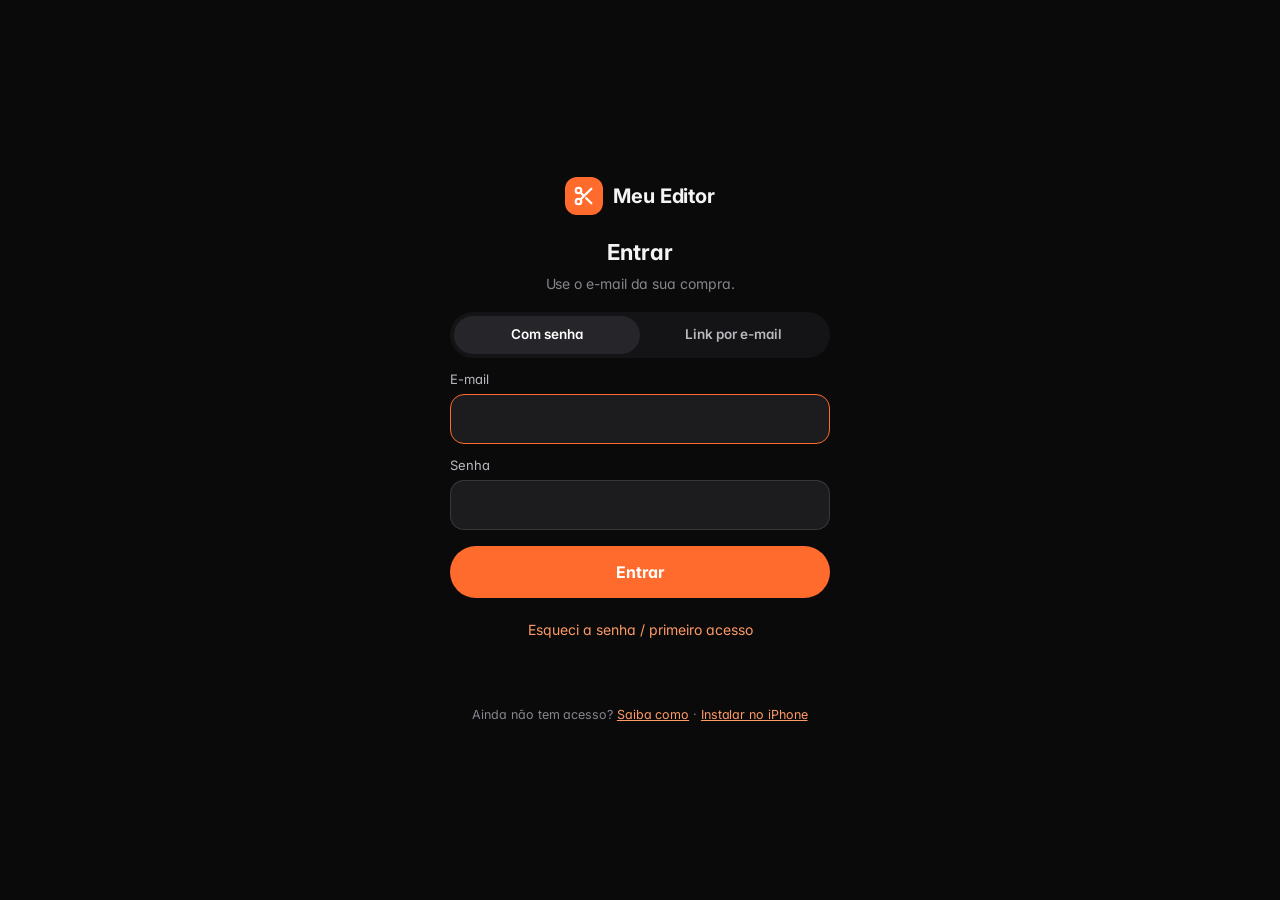
==== commit 6bd931c7: "Visual profissional, galeria de transições contínua com favoritos, Film burn e desfoque novos - Tema" ====
--- a/index.html
+++ b/index.html
@@ -7,7 +7,7 @@
 <meta name="mobile-web-app-capable" content="yes">
 <meta name="apple-mobile-web-app-status-bar-style" content="black-translucent">
 <meta name="apple-mobile-web-app-title" content="Meu Editor">
-<meta name="theme-color" content="#0c0814">
+<meta name="theme-color" content="#0a0a0b">
 <meta name="description" content="Editor de vídeo vertical para Reels e anúncios, com edição automática por IA.">
 <link rel="manifest" href="manifest.webmanifest">
 <link rel="apple-touch-icon" href="icons/icon-180.png">
@@ -15,7 +15,7 @@
 <link rel="preconnect" href="https://fonts.googleapis.com">
 <link rel="preconnect" href="https://fonts.gstatic.com" crossorigin>
 <link href="https://fonts.googleapis.com/css2?family=Inter:wght@400;500;600;700&family=Montserrat:wght@400;600;700;800&family=Poppins:wght@400;500;600;700;800&family=Anton&family=Great+Vibes&family=Instrument+Serif:ital@0;1&display=swap" rel="stylesheet">
-<link rel="stylesheet" href="styles.css?v=28">
+<link rel="stylesheet" href="styles.css?v=35">
 <title>Meu Editor</title>
 </head>
 <body>
@@ -23,15 +23,13 @@
   <header id="top">
     <div class="brand">
       <span class="brand-mark" aria-hidden="true"><svg viewBox="0 0 24 24" fill="none" stroke="currentColor" stroke-width="2.4" stroke-linecap="round" stroke-linejoin="round"><circle cx="6" cy="6" r="3"/><circle cx="6" cy="18" r="3"/><path d="M20 4 8.12 15.88M14.47 14.48 20 20M8.12 8.12 12 12"/></svg></span>
-      <span class="brand-txt"><span class="brand-name">Meu Editor</span><span class="brand-ver"></span></span>
+      <span class="brand-txt"><span class="brand-name">Meu Editor</span></span>
     </div>
     <div class="top-acts">
-      <button id="btn-undo" class="icon" aria-label="Desfazer"></button>
-      <button id="btn-redo" class="icon" aria-label="Refazer"></button>
       <button id="btn-ia" class="ia-btn" aria-label="Editar com IA"></button>
       <button id="btn-galeria" class="icon" aria-label="Projetos"></button>
       <button id="btn-config" class="icon" aria-label="Configurações"></button>
-      <button id="btn-new" class="icon" aria-label="Novo projeto"></button>
+      <button id="btn-new" class="icon" aria-label="Salvar e voltar ao início" title="Salvar e voltar ao início"></button>
       <button id="btn-export" class="primary">Exportar</button>
     </div>
   </header>
@@ -42,8 +40,8 @@
       <div class="empty-card">
         <span class="empty-ic" aria-hidden="true"><svg viewBox="0 0 24 24" fill="none" stroke="currentColor" stroke-width="2" stroke-linecap="round" stroke-linejoin="round"><rect x="2" y="6" width="14" height="12" rx="2"/><path d="m22 8-6 4 6 4z"/></svg></span>
         <h2>Comece um projeto</h2>
-        <p>Escolha um ou mais vídeos da galeria. Os vídeos ficam no seu aparelho.</p>
-        <button id="btn-add-first" class="big">Adicionar vídeo</button>
+        <p>Escolha vídeos ou fotos (JPG, PNG) da galeria. Tudo fica no seu aparelho.</p>
+        <button id="btn-add-first" class="big">Adicionar vídeo ou foto</button>
       </div>
     </div>
   </section>
@@ -51,7 +49,7 @@
   <div id="transport">
     <span id="time">00:00.0 / 00:00.0</span>
     <button id="btn-play" class="play" aria-label="Reproduzir"></button>
-    <div class="tright"><button id="btn-kf" class="icon" aria-label="Keyframes do item selecionado" title="Keyframes"></button><button id="btn-fs" class="icon" aria-label="Assistir em tela cheia" title="Tela cheia"></button></div>
+    <div class="tright"><button id="btn-undo" class="icon" aria-label="Desfazer" title="Desfazer (Ctrl+Z)"></button><button id="btn-redo" class="icon" aria-label="Refazer" title="Refazer (Ctrl+Shift+Z)"></button><button id="btn-kf" class="icon" aria-label="Keyframes do item selecionado" title="Keyframes"></button><button id="btn-fs" class="icon" aria-label="Assistir em tela cheia" title="Tela cheia"></button></div>
   </div>
 
   <section id="timeline">
@@ -66,6 +64,7 @@
       </div>
     </div>
     <div id="playhead"></div>
+    <div id="home"></div>
   </section>
 
   <nav id="toolbar"></nav>
@@ -97,9 +96,9 @@
 <div id="toast"></div>
 <div id="vpool"></div>
 
-<input type="file" id="file-video" accept="video/*" multiple hidden>
+<input type="file" id="file-video" accept="video/*,image/*" multiple hidden>
 <input type="file" id="file-layer" accept="image/*,video/*" multiple hidden>
 <input type="file" id="file-audio" accept="video/*,audio/*" hidden>
-<script type="module" src="app.js?v=28"></script>
+<script type="module" src="app.js?v=35"></script>
 </body>
 </html>
--- a/styles.css
+++ b/styles.css
@@ -18,10 +18,10 @@
   --danger: #ff5a6e;
 
   --accent: #9b5cff;
-  --accent-2: #c9a6ff;
+  --accent-2: var(--accent-2);
   --bg0: #0c0814;
   --bg1: #1a1030;
-  --glow: rgba(139, 80, 255, .45);
+  --glow: rgba(var(--acc-rgb), .45);
   --glow-2: rgba(52, 30, 92, .9);
   --logo: #ff6d29;
 
@@ -82,9 +82,9 @@
 .icon:active { background: var(--glass-3); }
 .icon:disabled { opacity: .3; }
 .icon svg { width: 18px; height: 18px; }
-.primary { background: var(--accent); color: #fff; font-weight: 600; height: 40px; padding: 0 18px; border-radius: 999px; box-shadow: 0 6px 20px rgba(155, 92, 255, .35); margin-left: 2px; }
+.primary { background: var(--accent); color: #fff; font-weight: 600; height: 40px; padding: 0 18px; border-radius: 999px; box-shadow: 0 6px 20px rgba(var(--acc-rgb), .35); margin-left: 2px; }
 .primary:disabled { opacity: .35; box-shadow: none; }
-.primary:active { background: #8746f5; }
+.primary:active { background: var(--accent-press); }
 
 /* ---------- prévia ---------- */
 #stage { flex: 1; min-height: 0; position: relative; display: flex; align-items: center; justify-content: center; padding: 6px 16px; }
@@ -92,7 +92,7 @@
 #empty { position: absolute; inset: 0; display: flex; align-items: center; justify-content: center; padding: 16px; }
 #empty.hide { display: none; }
 .empty-card { width: 100%; max-width: 360px; text-align: center; padding: 32px 24px 26px; border-radius: var(--r-lg); background: var(--glass); border: 1px solid var(--line); backdrop-filter: blur(20px); -webkit-backdrop-filter: blur(20px); }
-.empty-ic { width: 64px; height: 64px; margin: 0 auto 16px; border-radius: 50%; background: rgba(155, 92, 255, .14); color: var(--accent); display: grid; place-items: center; border: 1px solid rgba(155, 92, 255, .3); }
+.empty-ic { width: 64px; height: 64px; margin: 0 auto 16px; border-radius: 50%; background: rgba(var(--acc-rgb), .14); color: var(--accent); display: grid; place-items: center; border: 1px solid rgba(var(--acc-rgb), .3); }
 .empty-ic svg { width: 28px; height: 28px; }
 .empty-card h2 { margin: 0 0 6px; font-size: 24px; font-weight: 600; letter-spacing: -.02em; }
 .empty-card p { margin: 0 0 22px; color: var(--ink-2); font-size: 14px; line-height: 1.5; }
@@ -103,7 +103,7 @@
 #transport { display: flex; align-items: center; justify-content: space-between; padding: 8px 16px; gap: 10px; }
 #time { font-variant-numeric: tabular-nums; font-size: 12px; color: var(--ink-3); width: 132px; padding: 8px 12px; border-radius: 999px; background: var(--glass); border: 1px solid var(--line); white-space: nowrap; text-align: center; }
 #time b { color: var(--ink); font-weight: 600; }
-.play { width: 54px; height: 54px; border-radius: 50%; background: var(--accent); color: #fff; display: grid; place-items: center; box-shadow: 0 8px 24px rgba(155, 92, 255, .45); transition: transform .1s; }
+.play { width: 54px; height: 54px; border-radius: 50%; background: var(--accent); color: #fff; display: grid; place-items: center; box-shadow: 0 8px 24px rgba(var(--acc-rgb), .45); transition: transform .1s; }
 .play:active { transform: scale(.94); }
 .play svg { width: 20px; height: 20px; }
 .tright { width: 132px; display: flex; justify-content: flex-end; }
@@ -121,7 +121,7 @@
 .track.audio { height: 34px; }
 
 .clip { position: absolute; top: 0; height: 100%; border-radius: 12px; background-color: #1f1630; background-repeat: repeat-x; background-size: auto 100%; overflow: hidden; border: 2px solid transparent; box-shadow: inset 0 0 0 1px rgba(255, 255, 255, .08); }
-.clip.sel { border-color: var(--accent); box-shadow: 0 0 0 3px rgba(155, 92, 255, .25); }
+.clip.sel { border-color: var(--accent); box-shadow: 0 0 0 3px rgba(var(--acc-rgb), .25); }
 .dur { position: absolute; right: 5px; bottom: 4px; font-size: 10px; font-weight: 600; background: rgba(0, 0, 0, .6); padding: 2px 6px; border-radius: 999px; font-variant-numeric: tabular-nums; backdrop-filter: blur(6px); -webkit-backdrop-filter: blur(6px); }
 .tr { position: absolute; top: 50%; width: 26px; height: 26px; margin: -13px 0 0 -14px; border-radius: 50%; background: #fff; color: #000; z-index: 2; display: grid; place-items: center; box-shadow: 0 2px 8px rgba(0, 0, 0, .6); }
 .tr svg { width: 13px; height: 13px; }
@@ -136,12 +136,12 @@
 .aud .nm { position: absolute; left: 7px; top: 2px; font-size: 9px; font-weight: 600; letter-spacing: .02em; opacity: .9; white-space: nowrap; text-shadow: 0 1px 2px rgba(0, 0, 0, .6); }
 .aud.sel { border-color: var(--accent); }
 .aud.linked { top: 0; background: var(--t-orig); }
-.aud.linked.soft { border-color: rgba(155, 92, 255, .45); }
+.aud.linked.soft { border-color: rgba(var(--acc-rgb), .45); }
 .aud.none { background: var(--glass); color: var(--ink-3); }
 #track-audio:empty { height: 0 !important; margin: 0; }
 
 #playhead { position: absolute; top: 0; bottom: 0; left: 50%; width: 2px; margin-left: -1px; background: #fff; pointer-events: none; box-shadow: 0 0 8px rgba(0, 0, 0, .7); border-radius: 1px; }
-#playhead::before { content: ''; position: absolute; top: 0; left: -5px; width: 12px; height: 12px; border-radius: 0 0 6px 6px; background: var(--accent); box-shadow: 0 2px 6px rgba(155, 92, 255, .5); }
+#playhead::before { content: ''; position: absolute; top: 0; left: -5px; width: 12px; height: 12px; border-radius: 0 0 6px 6px; background: var(--accent); box-shadow: 0 2px 6px rgba(var(--acc-rgb), .5); }
 
 .track.layer { height: 0; margin-top: 0; }
 .lay { position: absolute; height: 36px; border-radius: 10px; background: var(--t-layer) repeat-x; background-size: auto 100%; overflow: hidden; border: 2px solid transparent; }
@@ -205,8 +205,8 @@
 input[type=range] { -webkit-appearance: none; appearance: none; background: transparent; height: 30px; margin: 0; cursor: pointer; }
 input[type=range]::-webkit-slider-runnable-track { height: 4px; border-radius: 2px; background: rgba(255, 255, 255, .16); }
 input[type=range]::-moz-range-track { height: 4px; border-radius: 2px; background: rgba(255, 255, 255, .16); }
-input[type=range]::-webkit-slider-thumb { -webkit-appearance: none; width: 22px; height: 22px; margin-top: -9px; border-radius: 50%; background: #fff; border: 0; box-shadow: 0 2px 8px rgba(0, 0, 0, .5), 0 0 0 4px rgba(155, 92, 255, .0); transition: box-shadow .15s; }
-input[type=range]:active::-webkit-slider-thumb { box-shadow: 0 2px 8px rgba(0, 0, 0, .5), 0 0 0 6px rgba(155, 92, 255, .35); }
+input[type=range]::-webkit-slider-thumb { -webkit-appearance: none; width: 22px; height: 22px; margin-top: -9px; border-radius: 50%; background: #fff; border: 0; box-shadow: 0 2px 8px rgba(0, 0, 0, .5), 0 0 0 4px rgba(var(--acc-rgb), .0); transition: box-shadow .15s; }
+input[type=range]:active::-webkit-slider-thumb { box-shadow: 0 2px 8px rgba(0, 0, 0, .5), 0 0 0 6px rgba(var(--acc-rgb), .35); }
 input[type=range]::-moz-range-thumb { width: 22px; height: 22px; border-radius: 50%; background: #fff; border: 0; box-shadow: 0 2px 8px rgba(0, 0, 0, .5); }
 
 .chips { display: flex; gap: 8px; flex-wrap: wrap; align-items: center; }
@@ -222,7 +222,7 @@
 .tab.on { background: #fff; color: #000; font-weight: 600; }
 .btn { display: flex; align-items: center; justify-content: center; gap: 8px; width: 100%; height: 50px; padding: 0 16px; border-radius: 999px; background: var(--glass-2); border: 1px solid var(--line); font-weight: 600; margin: 10px 0; text-align: center; text-decoration: none; font-size: 15px; color: var(--ink); }
 .btn:active { background: var(--glass-3); }
-.btn.primary { background: var(--accent); border-color: var(--accent); color: #fff; height: 52px; box-shadow: 0 8px 22px rgba(155, 92, 255, .35); }
+.btn.primary { background: var(--accent); border-color: var(--accent); color: #fff; height: 52px; box-shadow: 0 8px 22px rgba(var(--acc-rgb), .35); }
 .btn:disabled { opacity: .4; }
 .note { font-size: 12.5px; color: var(--ink-3); line-height: 1.5; margin: 8px 0; }
 .progress { height: 8px; background: var(--glass-2); border-radius: 999px; overflow: hidden; margin: 14px 0 8px; }
@@ -276,13 +276,13 @@
 .kf-time b { font-size: 20px; font-weight: 600; font-variant-numeric: tabular-nums; letter-spacing: -.01em; }
 .kf-time span { font-size: 11px; color: var(--ink-3); font-variant-numeric: tabular-nums; }
 .scrub { width: 100%; }
-.scrub::-webkit-slider-runnable-track { background: linear-gradient(90deg, rgba(155, 92, 255, .55), rgba(201, 166, 255, .25)); }
+.scrub::-webkit-slider-runnable-track { background: linear-gradient(90deg, rgba(var(--acc-rgb), .55), rgba(201, 166, 255, .25)); }
 .kf-row { gap: 10px; }
 .kf-row > label { flex: 0 0 84px; }
 .kfb { width: 34px; height: 34px; border-radius: 50%; display: grid; place-items: center; flex: 0 0 auto; background: var(--glass); border: 1px solid var(--line); color: var(--ink-4); transition: color .15s, background .15s; }
 .kfb svg { width: 15px; height: 15px; }
-.kfb.has { color: var(--accent-2); border-color: rgba(155, 92, 255, .4); }
-.kfb.on { color: var(--accent); background: rgba(155, 92, 255, .14); border-color: var(--accent); }
+.kfb.has { color: var(--accent-2); border-color: rgba(var(--acc-rgb), .4); }
+.kfb.on { color: var(--accent); background: rgba(var(--acc-rgb), .14); border-color: var(--accent); }
 .kf-acts { margin-top: 12px; }
 
 /* ---------- tela cheia ---------- */
@@ -305,7 +305,13 @@
 .fs-mid .icon { background: transparent; border-color: transparent; width: 44px; height: 44px; }
 .fs-mid .icon svg { width: 24px; height: 24px; }
 #fs.idle { cursor: none; }
-#fs.idle .fs-top, #fs.idle .fs-bottom { opacity: 0; pointer-events: none; }
+#fs.idle .fs-bottom { opacity: 0; pointer-events: none; }
+#fs.idle .fs-title { opacity: 0; }
+/* o X fica sempre visível e tocável; o vídeo recebe toque e arrasto direto (sem rolagem do navegador) */
+#fs-stage { touch-action: none; cursor: pointer; -webkit-user-select: none; user-select: none; }
+#fs-stage #preview { touch-action: none; }
+.fs-top { pointer-events: none; }
+.fs-top .icon { pointer-events: auto; }
 #fs.idle .fs-bottom { transform: translateY(10px); }
 
 @media (max-width: 420px) {
@@ -325,9 +331,9 @@
 /* botão de keyframes ao lado da tela cheia: acende quando há um item selecionado */
 .tright { gap: 8px; }
 #btn-kf { color: var(--ink-3); }
-#btn-kf.ready { color: #fff; background: rgba(155, 92, 255, .22); border-color: rgba(155, 92, 255, .55); }
+#btn-kf.ready { color: #fff; background: rgba(var(--acc-rgb), .22); border-color: rgba(var(--acc-rgb), .55); }
 body.sheet-open #btn-kf.ready { background: var(--accent); border-color: var(--accent); }
-.lay.txt { background: linear-gradient(90deg, rgba(180, 140, 255, .55), rgba(255, 140, 200, .35)); }
+.lay.txt { background: linear-gradient(90deg, rgba(var(--acc-rgb), .55), rgba(255, 140, 200, .35)); }
 .lay.txt .tx { position: absolute; left: 5px; right: 5px; bottom: 3px; font-size: 11px; font-weight: 700; white-space: nowrap; overflow: hidden; text-overflow: ellipsis; }
 .tx-in { width: 100%; box-sizing: border-box; background: var(--glass-2); color: var(--ink); border: 1px solid var(--line); border-radius: var(--r-xs); padding: 10px 12px; font: inherit; font-size: 16px; resize: vertical; min-height: 56px; margin-bottom: 6px; }
 .tx-in:focus { outline: none; border-color: var(--accent); }
@@ -354,7 +360,7 @@
 
 /* ---------- v25: IA, Configurações, aviso de instalar ---------- */
 .ia-btn { display: inline-flex; align-items: center; gap: 5px; height: 38px; padding: 0 12px; border-radius: 999px; font-weight: 700; font-size: 13px;
-  background: linear-gradient(135deg, rgba(155, 92, 255, .35), rgba(255, 109, 41, .3)); border: 1px solid var(--line-2); color: var(--ink); }
+  background: linear-gradient(135deg, rgba(var(--acc-rgb), .35), rgba(255, 109, 41, .3)); border: 1px solid var(--line-2); color: var(--ink); }
 .ia-btn svg { width: 16px; height: 16px; }
 .ia-estado { padding: 12px 14px; border-radius: var(--r-xs); background: var(--glass-2); border: 1px solid var(--line); font-size: 13.5px; line-height: 1.45; }
 .ia-estado.ok { border-color: rgba(43, 240, 180, .4); }
@@ -395,7 +401,7 @@
 @media (min-width: 700px) { #fontpick { align-items: center; } #fontpick .fp-card { border-radius: var(--r-lg); } }
 .fp-head { display: flex; align-items: center; justify-content: space-between; margin-bottom: 10px; }
 .fp-head h3 { margin: 0; font-size: 17px; }
-.fp-import { width: 100%; display: flex; align-items: center; gap: 12px; text-align: left; padding: 14px; border-radius: var(--r-sm); background: linear-gradient(135deg, rgba(155, 92, 255, .28), rgba(155, 92, 255, .1)); border: 1px solid rgba(201, 166, 255, .45); color: var(--ink); margin-bottom: 12px; }
+.fp-import { width: 100%; display: flex; align-items: center; gap: 12px; text-align: left; padding: 14px; border-radius: var(--r-sm); background: linear-gradient(135deg, rgba(var(--acc-rgb), .28), rgba(var(--acc-rgb), .1)); border: 1px solid rgba(201, 166, 255, .45); color: var(--ink); margin-bottom: 12px; }
 .fp-import svg { width: 26px; height: 26px; flex: none; color: var(--accent-2); }
 .fp-import span { display: flex; flex-direction: column; gap: 2px; }
 .fp-import b { font-size: 15px; }
@@ -421,3 +427,255 @@
 .fmt svg { width: 20px; height: 20px; fill: none; stroke: currentColor; stroke-width: 2; stroke-linecap: round; }
 .fmt.on { background: #fff; color: #000; border-color: #fff; }
 .fmt-sep { width: 1px; height: 26px; background: var(--line-2); margin: 0 4px; }
+
+/* desfazer e refazer ao lado dos keyframes; o play continua no centro */
+#transport { display: grid; grid-template-columns: 1fr auto 1fr; }
+#time { justify-self: start; }
+.tright { width: auto; justify-self: end; gap: 6px; }
+@media (max-width: 440px) {
+  #transport { padding-left: 10px; padding-right: 10px; gap: 8px; }
+  #time { width: auto; padding: 7px 9px; font-size: 11px; }
+  .tright { gap: 3px; }
+  .tright .icon { width: 32px; height: 32px; }
+  .tright .icon svg { width: 16px; height: 16px; }
+}
+
+/* ---------- tela inicial: galeria de projetos na área da linha do tempo ---------- */
+#home { display: none; }
+body.sem-projeto #tl-scroll, body.sem-projeto #playhead { display: none; }
+body.sem-projeto #home { display: block; padding: 10px 0 12px; min-height: 196px; }
+.home-head { display: flex; align-items: baseline; justify-content: space-between; padding: 0 16px 8px; font-size: 13px; }
+.home-head span { font-size: 11px; color: var(--ink-3); }
+.home-nota { padding: 14px 16px; font-size: 12px; color: var(--ink-3); }
+.home-strip { display: flex; gap: 10px; overflow-x: auto; padding: 0 16px 4px; scroll-snap-type: x proximity; scrollbar-width: none; -webkit-overflow-scrolling: touch; }
+.home-strip::-webkit-scrollbar { display: none; }
+.home-card { position: relative; flex: 0 0 92px; scroll-snap-align: start; }
+.home-abrir { display: block; width: 92px; padding: 0; border-radius: 10px; overflow: hidden; border: 1.5px solid var(--line); background: #000; }
+.home-abrir img, .home-abrir .gl-sem { display: block; width: 100%; aspect-ratio: 9 / 16; object-fit: cover; background: linear-gradient(160deg, #2a1d44, #120c1d); }
+.home-info { padding: 5px 2px 0; }
+.home-info b { display: block; font-size: 11px; font-weight: 600; white-space: nowrap; overflow: hidden; text-overflow: ellipsis; }
+.home-info span { font-size: 10px; color: var(--ink-3); }
+.home-mais { position: absolute; top: 5px; right: 5px; width: 26px; height: 26px; border-radius: 50%; display: grid; place-items: center; background: rgba(0, 0, 0, .55); color: #fff; backdrop-filter: blur(8px); -webkit-backdrop-filter: blur(8px); }
+.home-mais svg { width: 14px; height: 14px; fill: currentColor; }
+@media (min-width: 900px) { .home-card { flex-basis: 110px; } .home-abrir { width: 110px; } .home-head, .home-strip, .home-nota { padding-left: 24px; padding-right: 24px; } }
+.btn.danger { color: var(--danger); }
+.ver-lista { display: flex; flex-direction: column; gap: 6px; margin: 6px 0 10px; }
+.ver-row { display: flex; align-items: center; justify-content: space-between; gap: 10px; padding: 8px 10px; border-radius: var(--r-xs); background: var(--glass); border: 1px solid var(--line); }
+.ver-row b { display: block; font-size: 12px; font-weight: 600; }
+.ver-row span { font-size: 11px; color: var(--ink-3); }
+
+/* ---------- galeria de transições ---------- */
+.trg-grid { display: grid; grid-template-columns: repeat(auto-fill, minmax(68px, 1fr)); gap: 8px; margin: 6px 0 4px; }
+.trg-card { display: flex; flex-direction: column; align-items: center; gap: 4px; padding: 0; background: none; border: 0; color: var(--ink-2); font: 500 10.5px var(--font); cursor: pointer; }
+.trg-card canvas, .trg-none { width: 100%; aspect-ratio: 9 / 16; border-radius: 10px; background: #000; border: 2px solid var(--line); display: block; }
+.trg-none { display: grid; place-items: center; background: var(--glass); color: var(--ink-3); }
+.trg-none svg { width: 18px; height: 18px; }
+.trg-card span { max-width: 100%; white-space: nowrap; overflow: hidden; text-overflow: ellipsis; }
+.trg-card.on canvas, .trg-card.on .trg-none { border-color: var(--accent); box-shadow: 0 0 0 3px rgba(var(--acc-rgb), .3); }
+.trg-card.on span { color: var(--ink); font-weight: 600; }
+.trg-none-wrap { display: contents; }
+#tr-edit:empty { display: none; }
+.tr-box { padding: 10px 12px; border-radius: var(--r-xs); background: rgba(var(--acc-rgb), .1); border: 1px solid rgba(var(--acc-rgb), .4); margin-bottom: 10px; }
+.tr-box-h { display: flex; align-items: center; justify-content: space-between; margin-bottom: 4px; }
+.tr-box select { max-width: 60%; }
+.tr.on { background: var(--accent-2); color: #fff; }
+@media (min-width: 900px) { .trg-grid { grid-template-columns: repeat(auto-fill, minmax(78px, 1fr)); } }
+/* tela inicial: sem barra de reprodução; o cartão cabe no espaço que sobra (e encolhe em telas baixas) */
+body.sem-projeto #transport { display: none; }
+body.sem-projeto #preview { visibility: hidden; }
+body.sem-projeto #stage { overflow: hidden; }
+body.sem-projeto #empty { overflow: auto; }
+@media (max-height: 760px) {
+  body.sem-projeto .empty-card { padding: 18px 18px 16px; }
+  body.sem-projeto .empty-ic { width: 46px; height: 46px; margin-bottom: 10px; }
+  body.sem-projeto .empty-ic svg { width: 22px; height: 22px; }
+  body.sem-projeto .empty-card h2 { font-size: 20px; }
+  body.sem-projeto .empty-card p { margin-bottom: 14px; font-size: 13px; }
+}
+
+/* efeitos sonoros: busca e categorias do Freesound */
+.sfx-busca { display: flex; gap: 8px; margin: 2px 0 8px; }
+.sfx-busca input { flex: 1; min-width: 0; height: 40px; border-radius: var(--r-xs); border: 1px solid var(--line-2); background: var(--glass-2); color: var(--ink); font: 400 15px var(--font); padding: 0 12px; }
+.sfx-cats { flex-wrap: nowrap; overflow-x: auto; scrollbar-width: none; padding-bottom: 4px; }
+.sfx-cats::-webkit-scrollbar { display: none; }
+.sfx-cats .chip { flex: 0 0 auto; }
+.sfx-name small { display: block; font-size: 10.5px; color: var(--ink-3); font-weight: 400; }
+/* galeria contínua e centralizada, com estrela de favorito */
+.trg-grid { grid-template-columns: repeat(auto-fill, 76px); justify-content: center; gap: 12px 10px; }
+.trg-card { position: relative; display: block; }
+.trg-pick { display: flex; flex-direction: column; align-items: center; gap: 5px; width: 100%; color: var(--ink-2); font: 500 10.5px var(--font); }
+.trg-pick span { max-width: 100%; white-space: nowrap; overflow: hidden; text-overflow: ellipsis; }
+.trg-card.on canvas, .trg-card.on .trg-none { border-color: var(--accent); box-shadow: 0 0 0 3px var(--accent-soft, rgba(255,255,255,.2)); }
+.trg-card.on .trg-pick span { color: var(--ink); font-weight: 600; }
+.trg-fav { position: absolute; top: 4px; right: 4px; width: 24px; height: 24px; border-radius: 50%; display: grid; place-items: center; background: rgba(0, 0, 0, .5); color: rgba(255, 255, 255, .75); }
+.trg-fav svg { width: 13px; height: 13px; fill: none; stroke: currentColor; stroke-width: 2; }
+.trg-fav.on { color: #ffcf3f; }
+.trg-fav.on svg { fill: currentColor; }
+@media (min-width: 900px) { .trg-grid { grid-template-columns: repeat(auto-fill, 86px); } }
+
+/* =====================================================================
+   TEMA PROFISSIONAL (v35)
+   Grafite neutro como editores profissionais, uma cor de destaque só (o laranja da marca),
+   sem brilhos, vidro ou degradês. Tipografia Inter com números tabulares.
+   ===================================================================== */
+:root {
+  --font: "Inter", "Helvetica Neue", Helvetica, Arial, sans-serif;
+  --bg0: #0a0a0b;
+  --bg1: #0a0a0b;
+  --s1: #121214;      /* superfícies */
+  --s2: #19191c;
+  --s3: #222226;
+  --s4: #2c2c31;
+  --ink: #f4f4f5;
+  --ink-2: #b8b8be;
+  --ink-3: #85858d;
+  --ink-4: #5c5c63;
+  --glass: #141416;
+  --glass-2: #1c1c1f;
+  --glass-3: #26262a;
+  --line: rgba(255, 255, 255, .07);
+  --line-2: rgba(255, 255, 255, .12);
+  --acc-rgb: 255, 107, 44;
+  --accent: #ff6b2c;
+  --accent-2: #ff9a66;
+  --accent-press: #e85a1e;
+  --accent-soft: rgba(255, 107, 44, .18);
+  --glow: transparent;
+  --glow-2: transparent;
+  --logo: #ff6b2c;
+  --danger: #ff5c5c;
+  --r-lg: 18px;
+  --r: 14px;
+  --r-sm: 12px;
+  --r-xs: 10px;
+  --t-layer: rgba(118, 128, 255, .34);
+  --t-orig: rgba(255, 176, 72, .2);
+  --t-audio: rgba(52, 211, 175, .2);
+  --t-cap: rgba(255, 107, 44, .22);
+  --panel: #121214;
+}
+html, body { background: var(--bg0); font-feature-settings: "cv11", "ss01"; letter-spacing: -.005em; }
+body::before { background: radial-gradient(90% 45% at 50% -10%, rgba(255, 255, 255, .035), transparent 70%); }
+::selection { background: rgba(var(--acc-rgb), .45); }
+
+/* topo */
+#top { padding: 10px 16px 8px; border-bottom: 1px solid var(--line); }
+.brand-mark { width: 32px; height: 32px; border-radius: 9px; box-shadow: none; }
+.brand-mark svg { width: 17px; height: 17px; }
+.brand-name { font-size: 15px; font-weight: 600; letter-spacing: -.02em; }
+.icon { width: 36px; height: 36px; border-radius: 10px; background: transparent; border: 1px solid transparent; color: var(--ink-2); transition: background .12s, color .12s, border-color .12s; }
+.icon:hover { background: var(--s2); color: var(--ink); }
+.icon:active { background: var(--s3); }
+.icon svg { width: 18px; height: 18px; stroke-width: 1.8; }
+.primary { height: 36px; padding: 0 16px; border-radius: 10px; background: var(--accent); color: #fff; font-weight: 600; font-size: 14px; letter-spacing: -.01em; box-shadow: none; }
+.primary:hover { background: #ff7a40; }
+.primary:active { background: var(--accent-press); }
+.primary:disabled { opacity: .3; }
+.ia-btn { height: 36px; border-radius: 10px; padding: 0 12px; background: var(--s2); border: 1px solid var(--line-2); color: var(--ink); font-weight: 600; font-size: 13px; }
+.ia-btn svg { color: var(--accent); }
+.ia-btn:hover { background: var(--s3); }
+
+/* prévia */
+#preview { border-radius: 12px; box-shadow: 0 0 0 1px var(--line), 0 18px 50px rgba(0, 0, 0, .5); }
+.empty-card { background: var(--s1); border: 1px solid var(--line); border-radius: var(--r-lg); backdrop-filter: none; -webkit-backdrop-filter: none; box-shadow: 0 20px 50px rgba(0, 0, 0, .35); }
+.empty-ic { background: var(--accent-soft); border: 0; color: var(--accent); border-radius: 14px; }
+.empty-card h2 { font-weight: 600; letter-spacing: -.03em; }
+.empty-card p { color: var(--ink-3); }
+.big { height: 50px; border-radius: 12px; background: var(--ink); color: #0a0a0b; font-size: 15px; letter-spacing: -.01em; }
+.big:hover { background: #fff; }
+
+/* transporte */
+#time { background: var(--s1); border: 1px solid var(--line); border-radius: 8px; color: var(--ink-3); font-size: 12px; font-feature-settings: "tnum"; }
+.play { width: 48px; height: 48px; background: var(--ink); color: #0a0a0b; box-shadow: none; }
+.play:hover { background: #fff; }
+.play svg { width: 18px; height: 18px; }
+.tright .icon { background: transparent; border: 1px solid var(--line); }
+#btn-kf.ready { background: var(--accent-soft); border-color: rgba(var(--acc-rgb), .5); color: var(--accent); }
+body.sheet-open #btn-kf.ready { background: var(--accent); border-color: var(--accent); color: #fff; }
+
+/* linha do tempo */
+#timeline { background: #0d0d0f; border-color: var(--line); }
+#ruler { color: var(--ink-4); }
+.clip { border-radius: 8px; background-color: var(--s2); box-shadow: inset 0 0 0 1px rgba(255, 255, 255, .06); }
+.clip.sel { border-color: var(--accent); box-shadow: 0 0 0 2px rgba(var(--acc-rgb), .25); }
+.lay, .aud { border-radius: 7px; }
+.capb { border-radius: 6px; color: #ffe1d2; }
+.dur { background: rgba(0, 0, 0, .7); border-radius: 5px; font-feature-settings: "tnum"; }
+#playhead { width: 2px; background: var(--ink); box-shadow: none; }
+#playhead::before { width: 12px; height: 12px; left: -5px; border-radius: 3px 3px 6px 6px; background: var(--ink); box-shadow: none; }
+.tr { background: var(--ink); color: #0a0a0b; box-shadow: 0 2px 6px rgba(0, 0, 0, .6); }
+.tr.flash { background: #ffd34d; color: #0a0a0b; }
+.tr.burn, .tr.on { background: var(--accent); color: #fff; }
+:is(.lay,.aud,.clip,.capb) .lh { background: var(--accent); }
+:is(.lay,.aud,.clip,.capb) .lh.l { border-radius: 7px 0 0 7px; }
+:is(.lay,.aud,.clip,.capb) .lh.r { border-radius: 0 7px 7px 0; }
+
+/* barra de ferramentas */
+#toolbar { margin: 0; padding: 6px 10px calc(6px + env(safe-area-inset-bottom)); min-height: 64px; border-radius: 0; background: var(--s1); border: 0; border-top: 1px solid var(--line); backdrop-filter: none; -webkit-backdrop-filter: none; box-shadow: none; justify-content: center; }
+.tool { border-radius: 10px; color: var(--ink-3); font-size: 10.5px; font-weight: 500; gap: 5px; min-width: 62px; }
+.tool svg { width: 20px; height: 20px; color: var(--ink-2); stroke-width: 1.8; }
+.tool:hover { background: var(--s2); color: var(--ink); }
+.tool:hover svg { color: var(--ink); }
+.tool:active { background: var(--s3); }
+.tool:first-child:not(.danger) { color: var(--ink-2); }
+
+/* painel inferior */
+#sheet { background: var(--s1); border-top: 1px solid var(--line-2); border-radius: 16px 16px 0 0; backdrop-filter: none; -webkit-backdrop-filter: none; box-shadow: 0 -20px 50px rgba(0, 0, 0, .5); }
+.grab { background: var(--s4); width: 36px; height: 4px; }
+.sheet-head h3 { font-size: 16px; font-weight: 600; letter-spacing: -.02em; }
+.sheet-head .icon { border: 1px solid var(--line); }
+.sec { font-size: 10.5px; letter-spacing: .1em; color: var(--ink-4); font-weight: 600; margin: 20px 0 10px; }
+.note { color: var(--ink-3); }
+.tabs { background: var(--s2); border: 1px solid var(--line); border-radius: 10px; padding: 3px; }
+.tab { height: 34px; border-radius: 8px; font-size: 13px; color: var(--ink-3); }
+.tab.on { background: var(--s4); color: var(--ink); box-shadow: 0 1px 2px rgba(0, 0, 0, .4); }
+.chip { height: 34px; padding: 0 13px; border-radius: 8px; background: var(--s2); border: 1px solid var(--line); font-size: 13px; color: var(--ink-2); }
+.chip:hover { background: var(--s3); color: var(--ink); }
+.chip.on { background: var(--ink); color: #0a0a0b; border-color: var(--ink); }
+.btn { height: 46px; border-radius: 10px; background: var(--s2); border: 1px solid var(--line); font-size: 14px; font-weight: 600; letter-spacing: -.01em; }
+.btn:hover { background: var(--s3); }
+.btn.primary { height: 48px; background: var(--accent); border-color: var(--accent); box-shadow: none; }
+.btn.primary:hover { background: #ff7a40; }
+.mini { border-radius: 8px; background: var(--s2); border: 1px solid var(--line); }
+.mini.add { background: var(--accent); border-color: var(--accent); }
+.sw { border-radius: 8px; }
+input[type=range]::-webkit-slider-runnable-track { height: 3px; background: var(--s4); }
+input[type=range]::-moz-range-track { height: 3px; background: var(--s4); }
+input[type=range]::-webkit-slider-thumb { width: 18px; height: 18px; margin-top: -7.5px; background: var(--ink); box-shadow: 0 1px 4px rgba(0, 0, 0, .5); }
+input[type=range]:active::-webkit-slider-thumb { box-shadow: 0 0 0 5px rgba(var(--acc-rgb), .3); }
+.tx-in, select, .sfx-busca input { background: var(--s2) !important; border: 1px solid var(--line-2) !important; border-radius: 10px !important; color: var(--ink); }
+select { height: 38px; padding: 0 10px; font: 500 14px var(--font); }
+.tg { accent-color: var(--accent); }
+#toast { background: var(--s3); border: 1px solid var(--line-2); border-radius: 10px; backdrop-filter: none; -webkit-backdrop-filter: none; font-weight: 500; }
+
+/* galeria de projetos e transições */
+.home-head b { font-weight: 600; letter-spacing: -.01em; }
+.home-abrir { border-radius: 10px; border-color: var(--line-2); }
+.home-abrir:hover { border-color: var(--ink-3); }
+.gl-card { border-radius: 10px; }
+.trg-card canvas, .trg-none { border-radius: 9px; border-width: 1.5px; border-color: var(--line-2); }
+.trg-card.on canvas, .trg-card.on .trg-none { border-color: var(--accent); box-shadow: 0 0 0 3px rgba(var(--acc-rgb), .25); }
+.tr-box { background: var(--s2); border: 1px solid var(--line-2); border-radius: 12px; }
+.ver-row { background: var(--s2); border-radius: 10px; }
+
+/* tela cheia */
+.fs-bottom { background: rgba(18, 18, 20, .86); border-radius: 14px; }
+.fs-mid .play { width: 52px; height: 52px; }
+#fs-fill { background: var(--accent); }
+
+/* aviso de instalar */
+#aviso-instalar { background: var(--s2); border-radius: 12px; }
+#aviso-instalar a { border-radius: 8px; }
+
+@media (min-width: 900px) {
+  #top { padding: 12px 24px; }
+  #toolbar { padding: 8px 24px; max-width: none; width: auto; align-self: stretch; }
+  .tool { min-width: 84px; }
+}
+.lay.txt { background: rgba(80, 150, 255, .3); }
+.lay.adj { background: linear-gradient(90deg, rgba(80, 150, 255, .32), rgba(52, 211, 175, .28)); }
+.lay .nm { border-radius: 4px; }
+/* centraliza quando cabe; quando não cabe, começa do primeiro botão e rola (nada fica escondido à esquerda) */
+#toolbar { justify-content: flex-start; }
+#toolbar > :first-child { margin-left: auto; }
+#toolbar > :last-child { margin-right: auto; }
